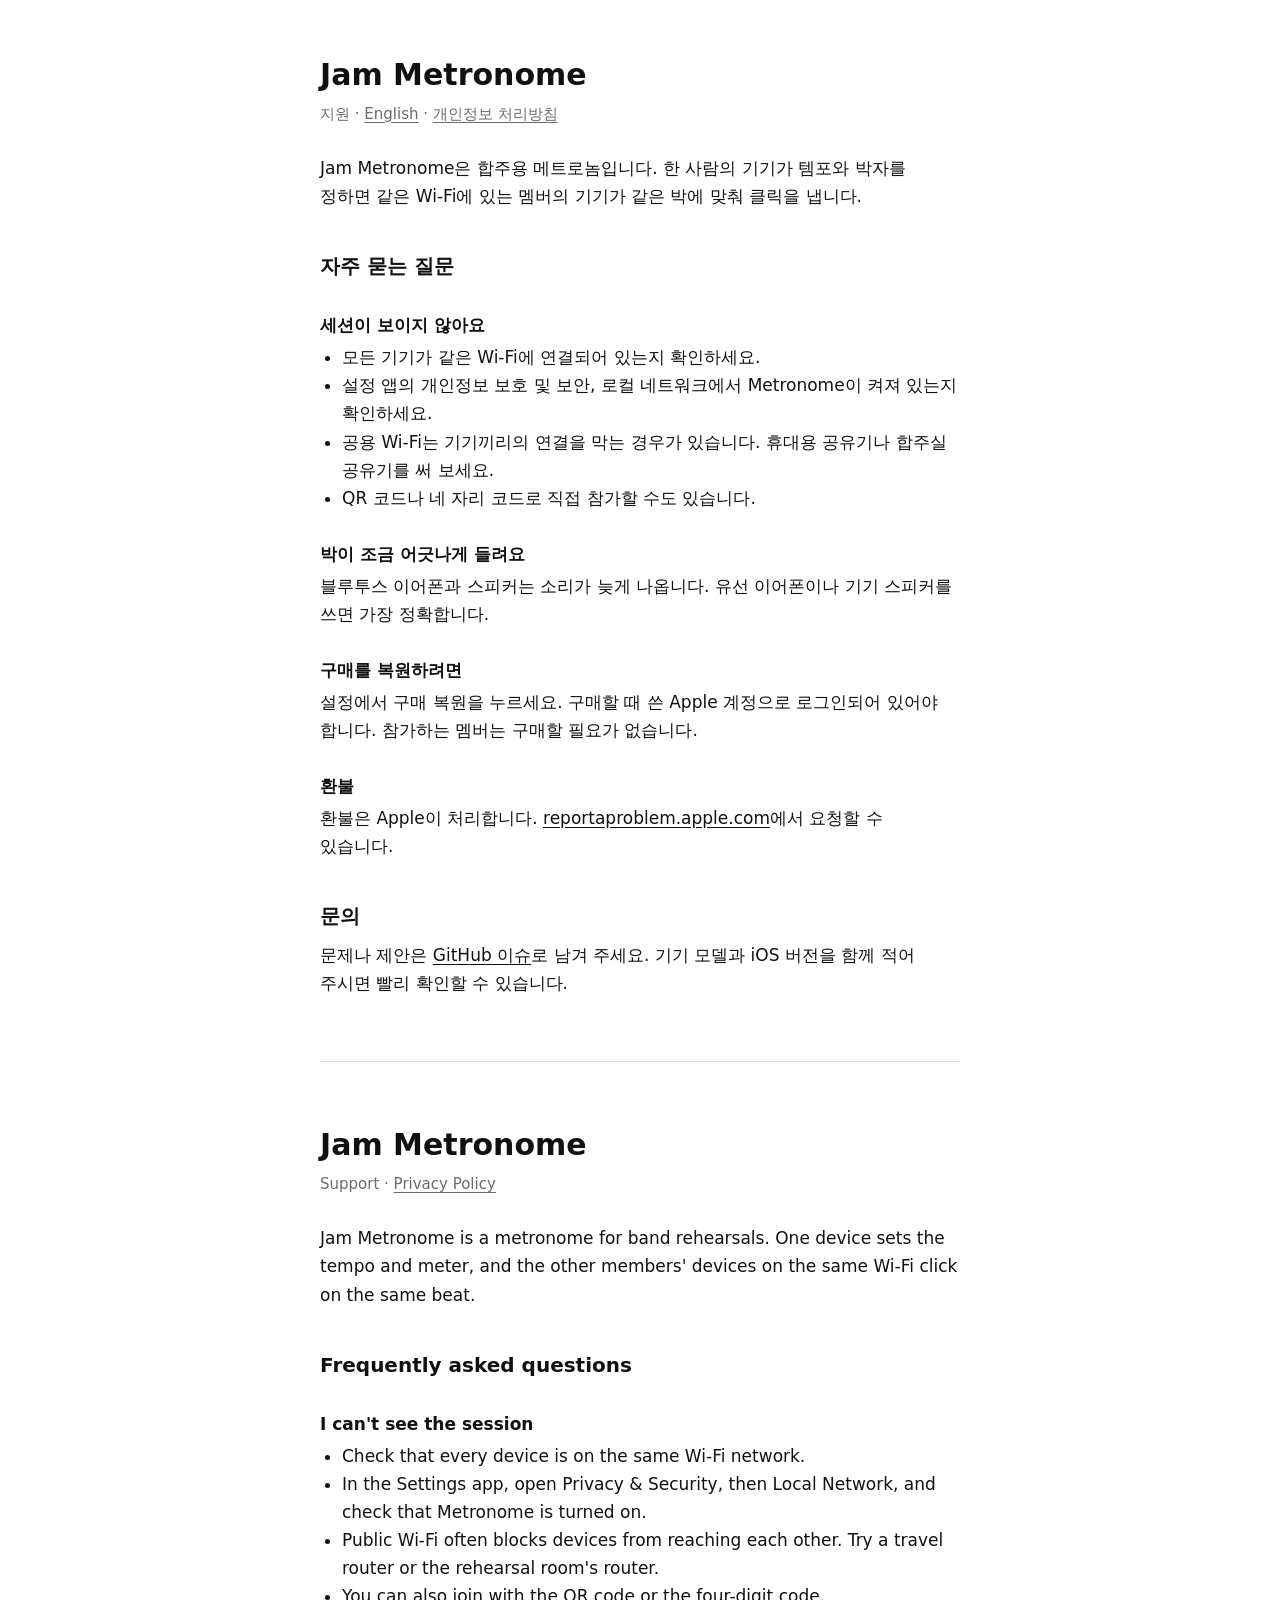
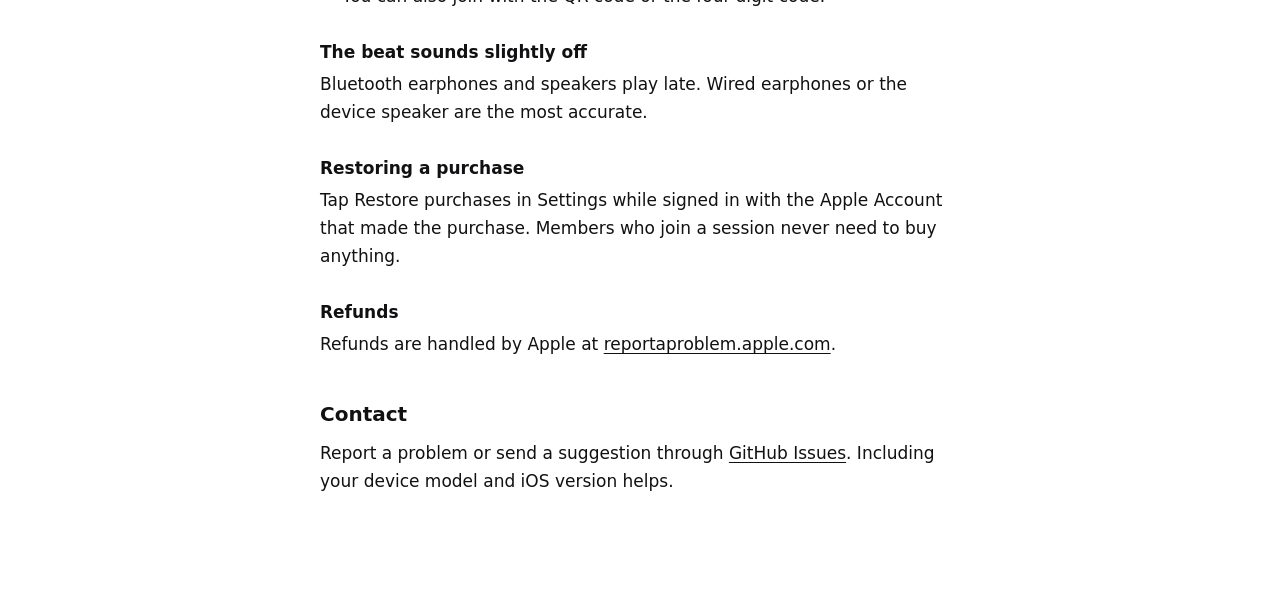
==== index.html @ b267054a "Add the support page and the privacy policy" ====
<!doctype html>
<html lang="ko">
<head>
<meta charset="utf-8">
<meta name="viewport" content="width=device-width, initial-scale=1">
<title>Jam Metronome 지원</title>
<link rel="stylesheet" href="style.css">
</head>
<body>
<main>
<h1>Jam Metronome</h1>
<p class="meta">지원 · <a href="#en">English</a> · <a href="privacy.html">개인정보 처리방침</a></p>

<p>Jam Metronome은 합주용 메트로놈입니다. 한 사람의 기기가 템포와 박자를 정하면 같은 Wi-Fi에 있는 멤버의 기기가 같은 박에 맞춰 클릭을 냅니다.</p>

<h2>자주 묻는 질문</h2>

<h3>세션이 보이지 않아요</h3>
<ul>
<li>모든 기기가 같은 Wi-Fi에 연결되어 있는지 확인하세요.</li>
<li>설정 앱의 개인정보 보호 및 보안, 로컬 네트워크에서 Metronome이 켜져 있는지 확인하세요.</li>
<li>공용 Wi-Fi는 기기끼리의 연결을 막는 경우가 있습니다. 휴대용 공유기나 합주실 공유기를 써 보세요.</li>
<li>QR 코드나 네 자리 코드로 직접 참가할 수도 있습니다.</li>
</ul>

<h3>박이 조금 어긋나게 들려요</h3>
<p>블루투스 이어폰과 스피커는 소리가 늦게 나옵니다. 유선 이어폰이나 기기 스피커를 쓰면 가장 정확합니다.</p>

<h3>구매를 복원하려면</h3>
<p>설정에서 구매 복원을 누르세요. 구매할 때 쓴 Apple 계정으로 로그인되어 있어야 합니다. 참가하는 멤버는 구매할 필요가 없습니다.</p>

<h3>환불</h3>
<p>환불은 Apple이 처리합니다. <a href="https://reportaproblem.apple.com">reportaproblem.apple.com</a>에서 요청할 수 있습니다.</p>

<h2>문의</h2>
<p>문제나 제안은 <a href="https://github.com/amsminn/jam-metronome/issues">GitHub 이슈</a>로 남겨 주세요. 기기 모델과 iOS 버전을 함께 적어 주시면 빨리 확인할 수 있습니다.</p>

<hr>

<h1 id="en" lang="en">Jam Metronome</h1>
<div lang="en">
<p class="meta">Support · <a href="privacy.html#en">Privacy Policy</a></p>

<p>Jam Metronome is a metronome for band rehearsals. One device sets the tempo and meter, and the other members' devices on the same Wi-Fi click on the same beat.</p>

<h2>Frequently asked questions</h2>

<h3>I can't see the session</h3>
<ul>
<li>Check that every device is on the same Wi-Fi network.</li>
<li>In the Settings app, open Privacy &amp; Security, then Local Network, and check that Metronome is turned on.</li>
<li>Public Wi-Fi often blocks devices from reaching each other. Try a travel router or the rehearsal room's router.</li>
<li>You can also join with the QR code or the four-digit code.</li>
</ul>

<h3>The beat sounds slightly off</h3>
<p>Bluetooth earphones and speakers play late. Wired earphones or the device speaker are the most accurate.</p>

<h3>Restoring a purchase</h3>
<p>Tap Restore purchases in Settings while signed in with the Apple Account that made the purchase. Members who join a session never need to buy anything.</p>

<h3>Refunds</h3>
<p>Refunds are handled by Apple at <a href="https://reportaproblem.apple.com">reportaproblem.apple.com</a>.</p>

<h2>Contact</h2>
<p>Report a problem or send a suggestion through <a href="https://github.com/amsminn/jam-metronome/issues">GitHub Issues</a>. Including your device model and iOS version helps.</p>
</div>
</main>
</body>
</html>
---- style.css ----
:root {
  color-scheme: light dark;
  --ink: #111113;
  --dim: #6b6b70;
  --rule: #e2e2e6;
  --ground: #ffffff;
}
@media (prefers-color-scheme: dark) {
  :root {
    --ink: #f2f2f4;
    --dim: #9a9aa0;
    --rule: #2a2a2e;
    --ground: #09090b;
  }
}
body {
  margin: 0;
  background: var(--ground);
  color: var(--ink);
  font: 17px/1.65 -apple-system, BlinkMacSystemFont, "Apple SD Gothic Neo", "Pretendard", system-ui, sans-serif;
  word-break: keep-all;
}
main {
  max-width: 640px;
  margin: 0 auto;
  padding: 56px 24px 96px;
}
h1 { font-size: 30px; line-height: 1.25; margin: 0 0 8px; }
h2 { font-size: 20px; margin: 40px 0 8px; }
h3 { font-size: 17px; margin: 28px 0 4px; }
p, ul { margin: 0 0 14px; }
ul { padding-left: 22px; }
a { color: inherit; text-underline-offset: 3px; }
.meta, .nav { color: var(--dim); font-size: 15px; }
.meta { margin-bottom: 28px; }
hr { border: 0; border-top: 1px solid var(--rule); margin: 64px 0; }
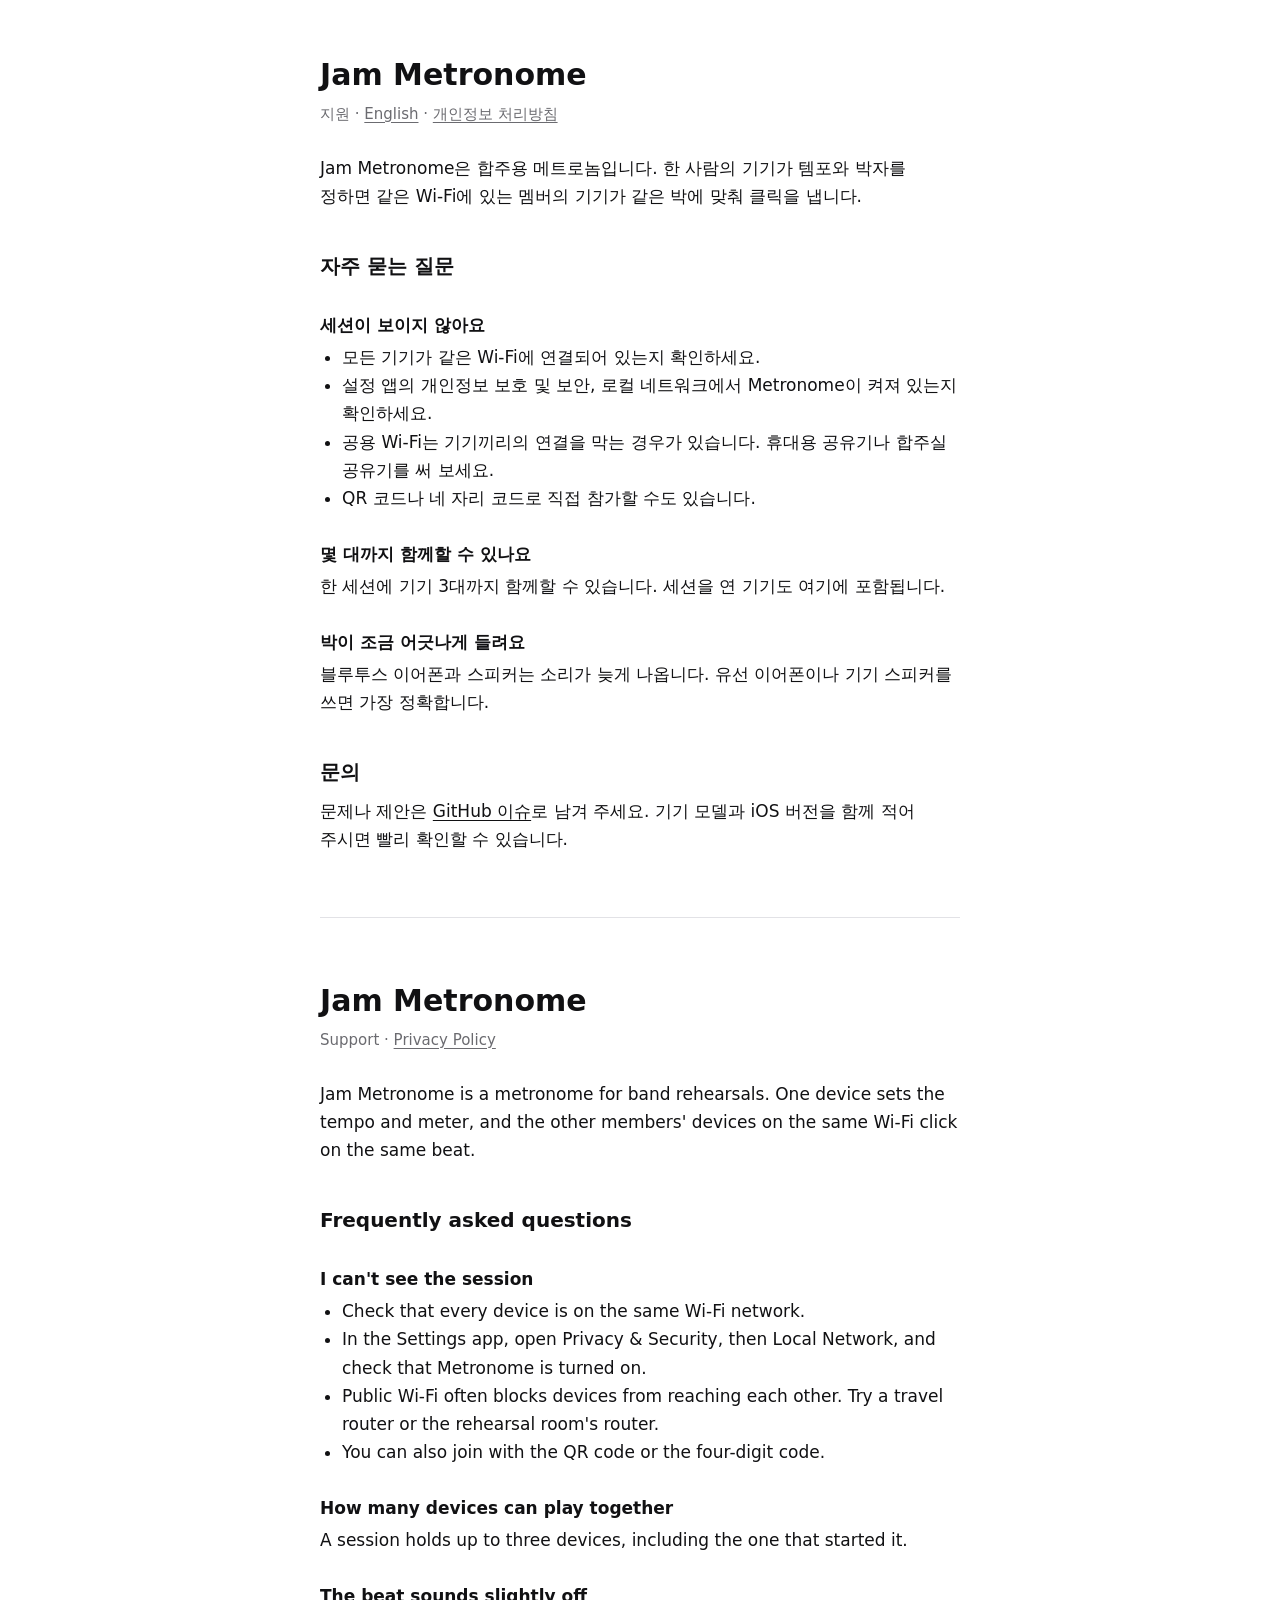
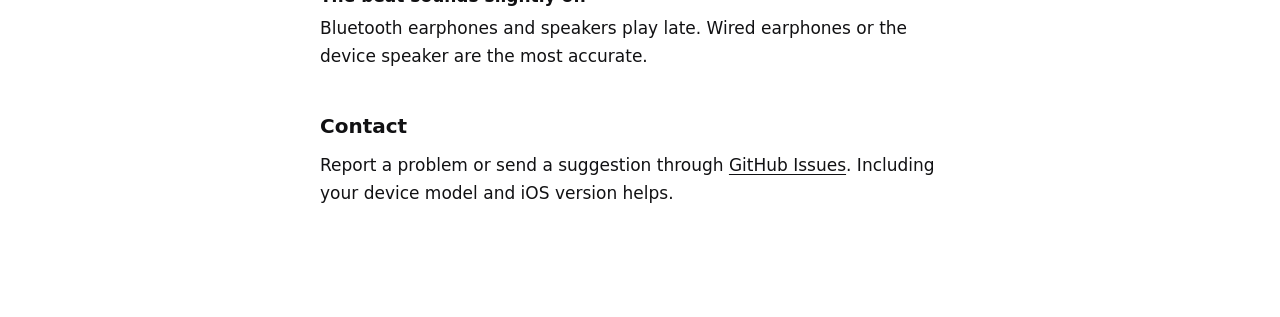
==== commit a6acc322: "Match the first release: no purchases, sessions of up to three devices" ====
--- a/index.html
+++ b/index.html
@@ -23,14 +23,11 @@
 <li>QR 코드나 네 자리 코드로 직접 참가할 수도 있습니다.</li>
 </ul>
 
+<h3>몇 대까지 함께할 수 있나요</h3>
+<p>한 세션에 기기 3대까지 함께할 수 있습니다. 세션을 연 기기도 여기에 포함됩니다.</p>
+
 <h3>박이 조금 어긋나게 들려요</h3>
 <p>블루투스 이어폰과 스피커는 소리가 늦게 나옵니다. 유선 이어폰이나 기기 스피커를 쓰면 가장 정확합니다.</p>
-
-<h3>구매를 복원하려면</h3>
-<p>설정에서 구매 복원을 누르세요. 구매할 때 쓴 Apple 계정으로 로그인되어 있어야 합니다. 참가하는 멤버는 구매할 필요가 없습니다.</p>
-
-<h3>환불</h3>
-<p>환불은 Apple이 처리합니다. <a href="https://reportaproblem.apple.com">reportaproblem.apple.com</a>에서 요청할 수 있습니다.</p>
 
 <h2>문의</h2>
 <p>문제나 제안은 <a href="https://github.com/amsminn/jam-metronome/issues">GitHub 이슈</a>로 남겨 주세요. 기기 모델과 iOS 버전을 함께 적어 주시면 빨리 확인할 수 있습니다.</p>
@@ -53,14 +50,11 @@
 <li>You can also join with the QR code or the four-digit code.</li>
 </ul>
 
+<h3>How many devices can play together</h3>
+<p>A session holds up to three devices, including the one that started it.</p>
+
 <h3>The beat sounds slightly off</h3>
 <p>Bluetooth earphones and speakers play late. Wired earphones or the device speaker are the most accurate.</p>
-
-<h3>Restoring a purchase</h3>
-<p>Tap Restore purchases in Settings while signed in with the Apple Account that made the purchase. Members who join a session never need to buy anything.</p>
-
-<h3>Refunds</h3>
-<p>Refunds are handled by Apple at <a href="https://reportaproblem.apple.com">reportaproblem.apple.com</a>.</p>
 
 <h2>Contact</h2>
 <p>Report a problem or send a suggestion through <a href="https://github.com/amsminn/jam-metronome/issues">GitHub Issues</a>. Including your device model and iOS version helps.</p>
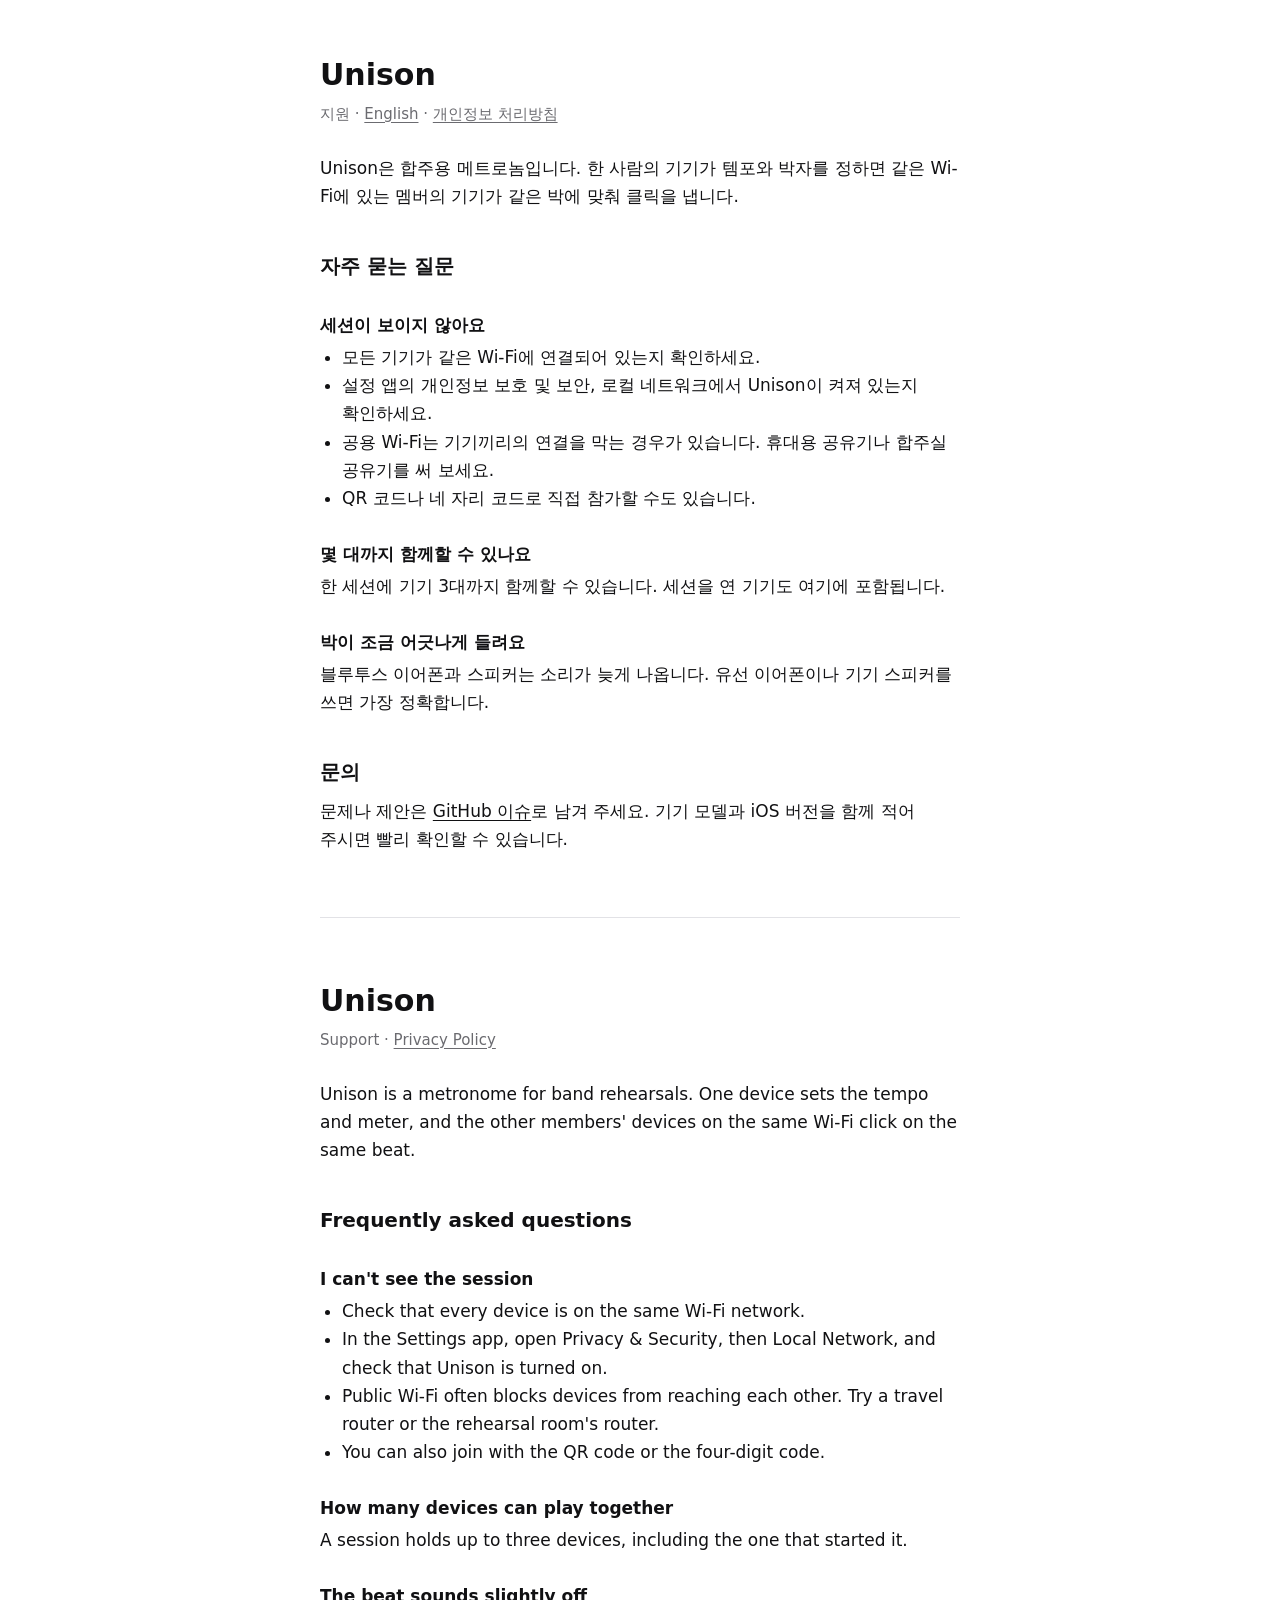
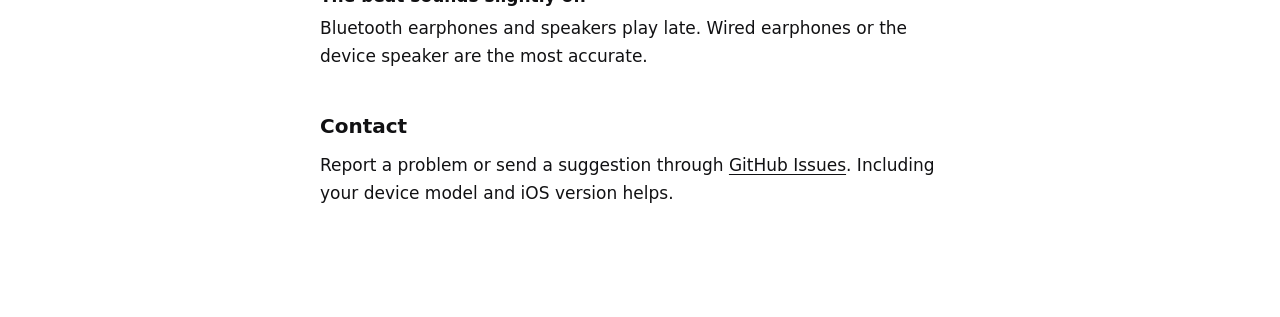
==== commit a2c06778: "Rename the app to Unison" ====
--- a/index.html
+++ b/index.html
@@ -3,22 +3,22 @@
 <head>
 <meta charset="utf-8">
 <meta name="viewport" content="width=device-width, initial-scale=1">
-<title>Jam Metronome 지원</title>
+<title>Unison 지원</title>
 <link rel="stylesheet" href="style.css">
 </head>
 <body>
 <main>
-<h1>Jam Metronome</h1>
+<h1>Unison</h1>
 <p class="meta">지원 · <a href="#en">English</a> · <a href="privacy.html">개인정보 처리방침</a></p>
 
-<p>Jam Metronome은 합주용 메트로놈입니다. 한 사람의 기기가 템포와 박자를 정하면 같은 Wi-Fi에 있는 멤버의 기기가 같은 박에 맞춰 클릭을 냅니다.</p>
+<p>Unison은 합주용 메트로놈입니다. 한 사람의 기기가 템포와 박자를 정하면 같은 Wi-Fi에 있는 멤버의 기기가 같은 박에 맞춰 클릭을 냅니다.</p>
 
 <h2>자주 묻는 질문</h2>
 
 <h3>세션이 보이지 않아요</h3>
 <ul>
 <li>모든 기기가 같은 Wi-Fi에 연결되어 있는지 확인하세요.</li>
-<li>설정 앱의 개인정보 보호 및 보안, 로컬 네트워크에서 Metronome이 켜져 있는지 확인하세요.</li>
+<li>설정 앱의 개인정보 보호 및 보안, 로컬 네트워크에서 Unison이 켜져 있는지 확인하세요.</li>
 <li>공용 Wi-Fi는 기기끼리의 연결을 막는 경우가 있습니다. 휴대용 공유기나 합주실 공유기를 써 보세요.</li>
 <li>QR 코드나 네 자리 코드로 직접 참가할 수도 있습니다.</li>
 </ul>
@@ -34,18 +34,18 @@
 
 <hr>
 
-<h1 id="en" lang="en">Jam Metronome</h1>
+<h1 id="en" lang="en">Unison</h1>
 <div lang="en">
 <p class="meta">Support · <a href="privacy.html#en">Privacy Policy</a></p>
 
-<p>Jam Metronome is a metronome for band rehearsals. One device sets the tempo and meter, and the other members' devices on the same Wi-Fi click on the same beat.</p>
+<p>Unison is a metronome for band rehearsals. One device sets the tempo and meter, and the other members' devices on the same Wi-Fi click on the same beat.</p>
 
 <h2>Frequently asked questions</h2>
 
 <h3>I can't see the session</h3>
 <ul>
 <li>Check that every device is on the same Wi-Fi network.</li>
-<li>In the Settings app, open Privacy &amp; Security, then Local Network, and check that Metronome is turned on.</li>
+<li>In the Settings app, open Privacy &amp; Security, then Local Network, and check that Unison is turned on.</li>
 <li>Public Wi-Fi often blocks devices from reaching each other. Try a travel router or the rehearsal room's router.</li>
 <li>You can also join with the QR code or the four-digit code.</li>
 </ul>
